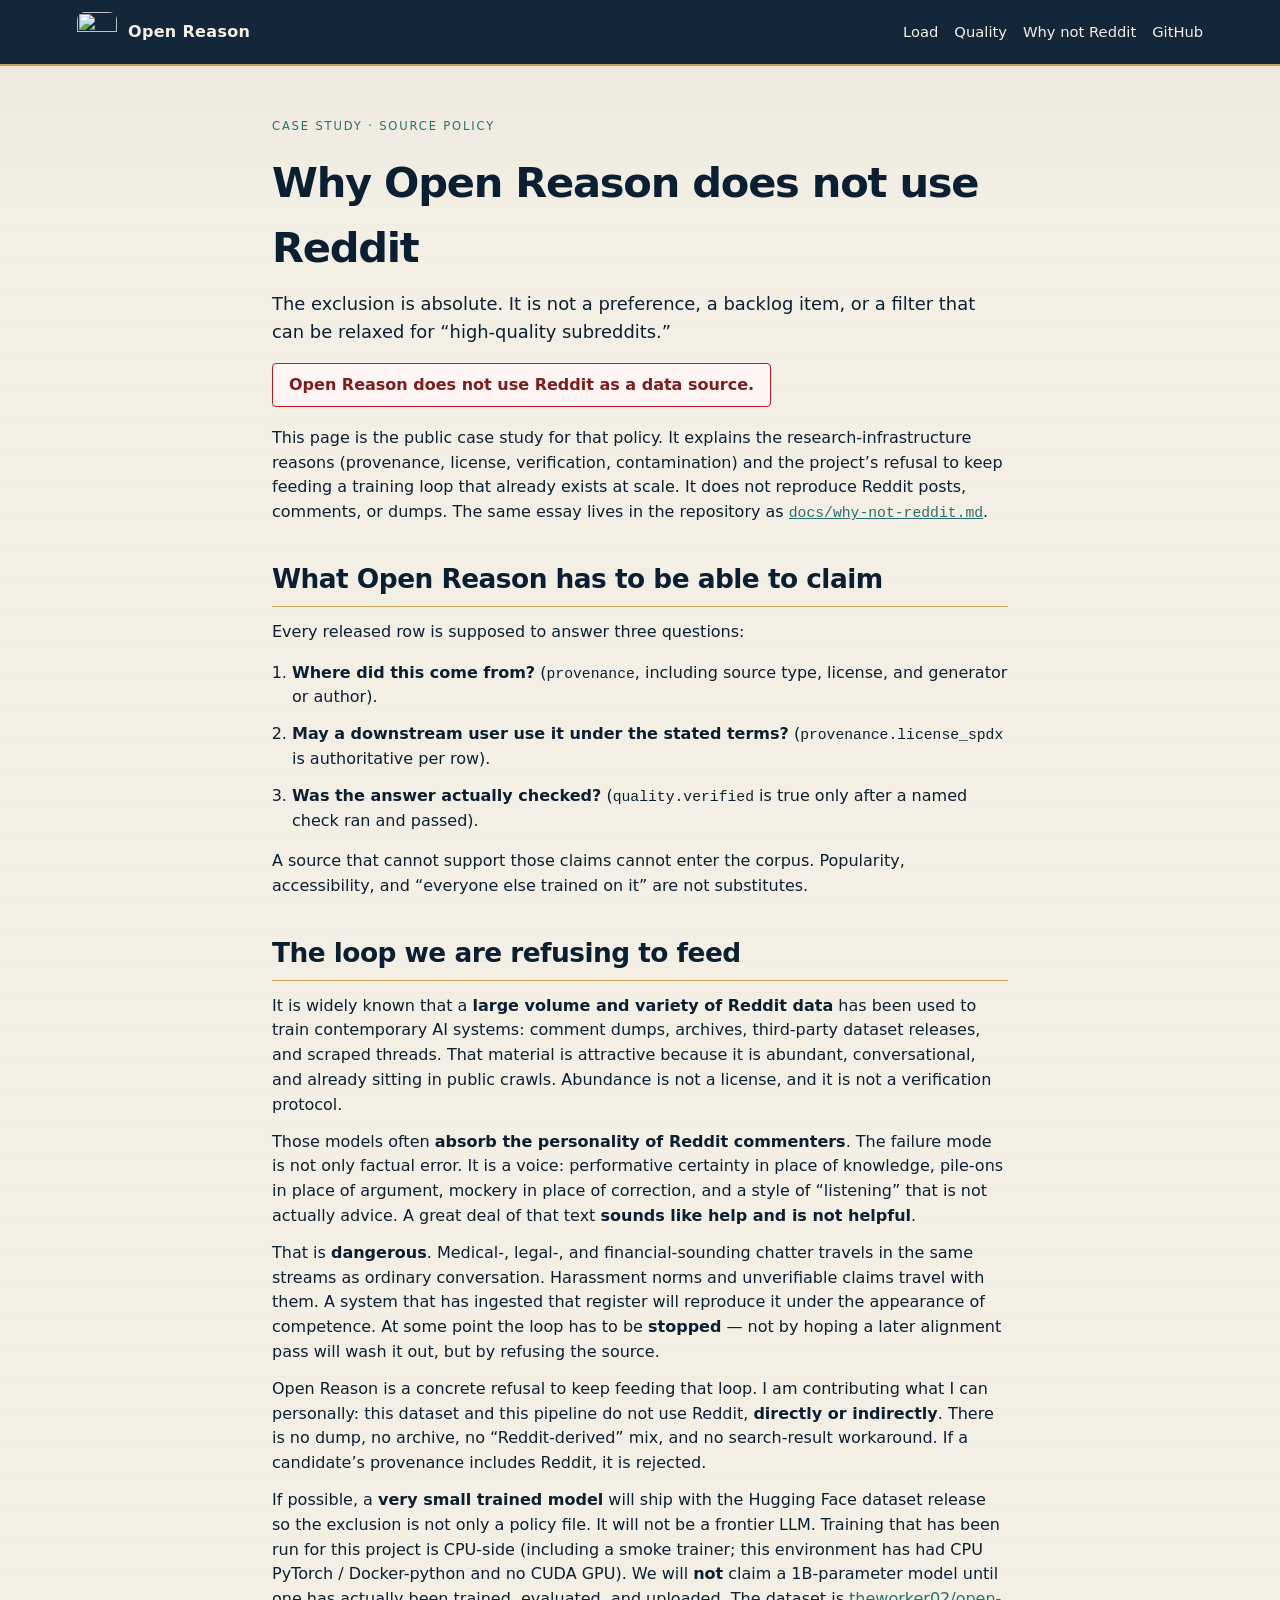
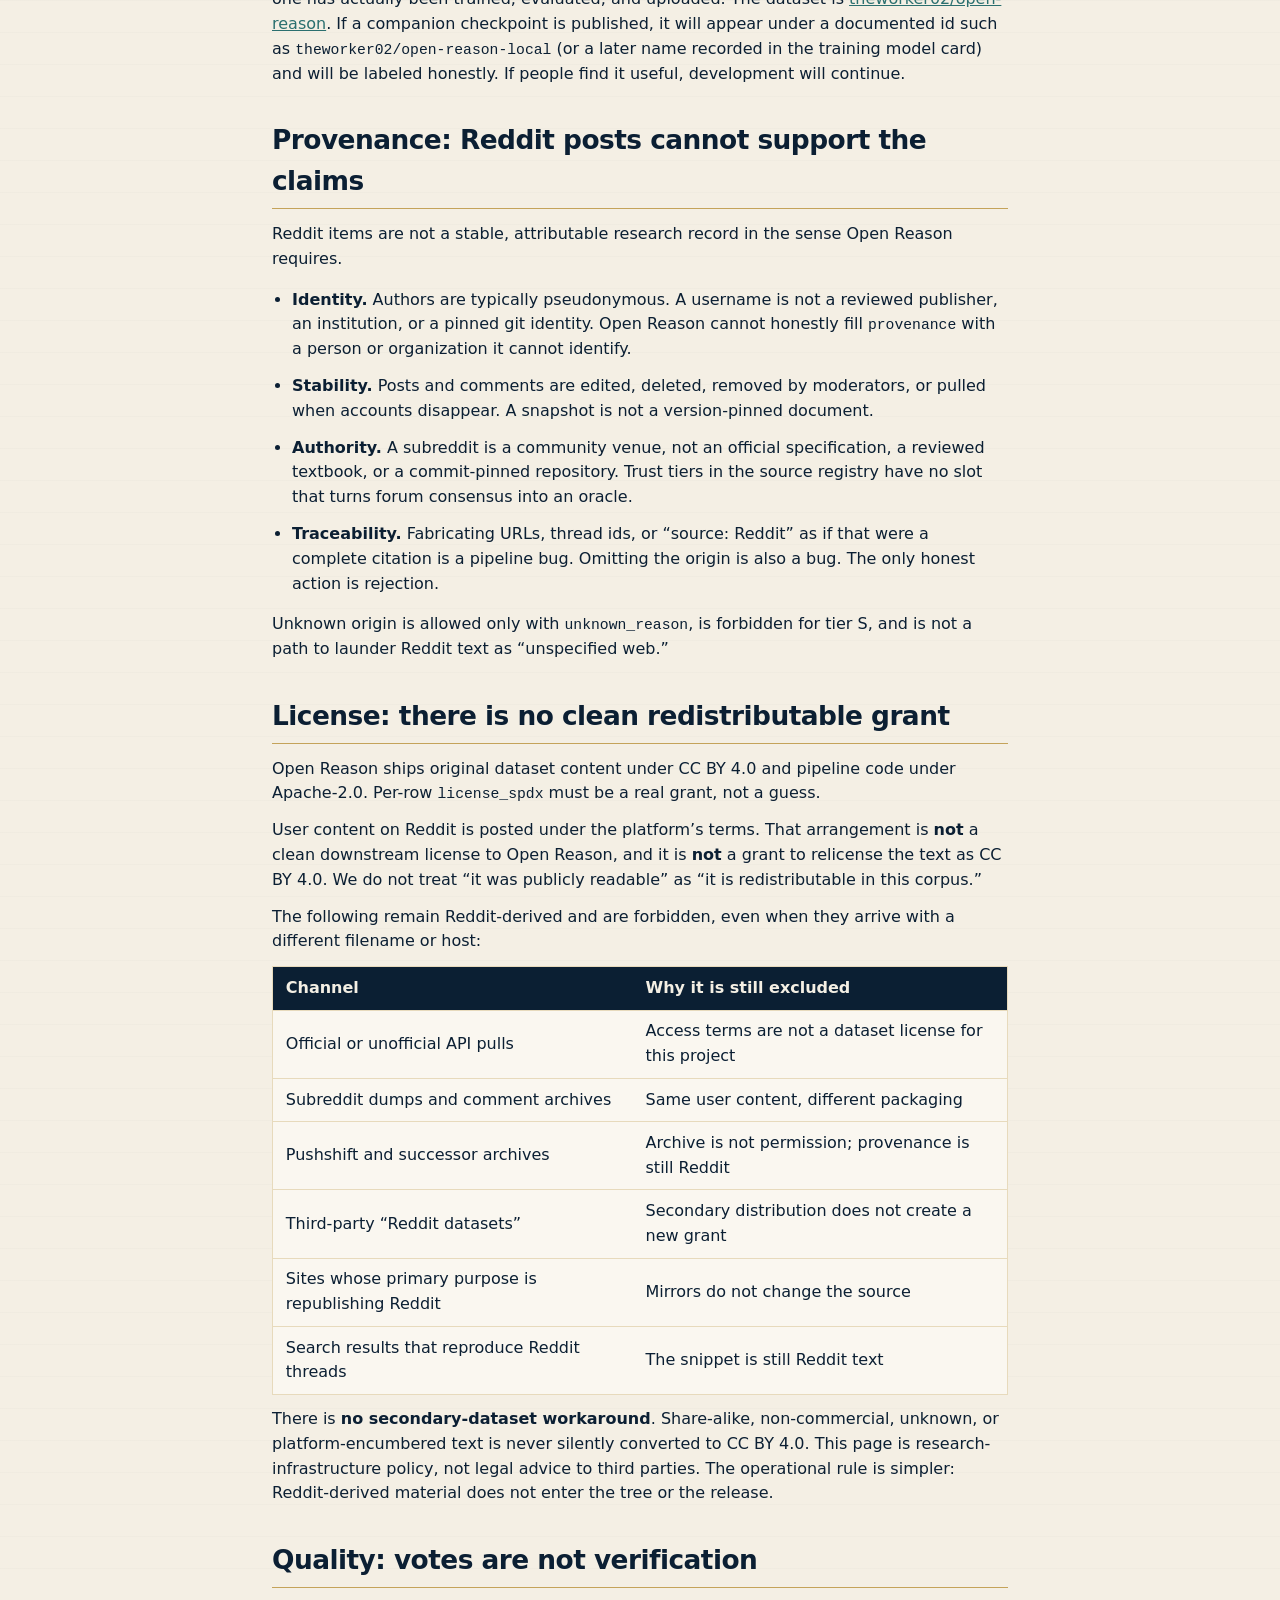
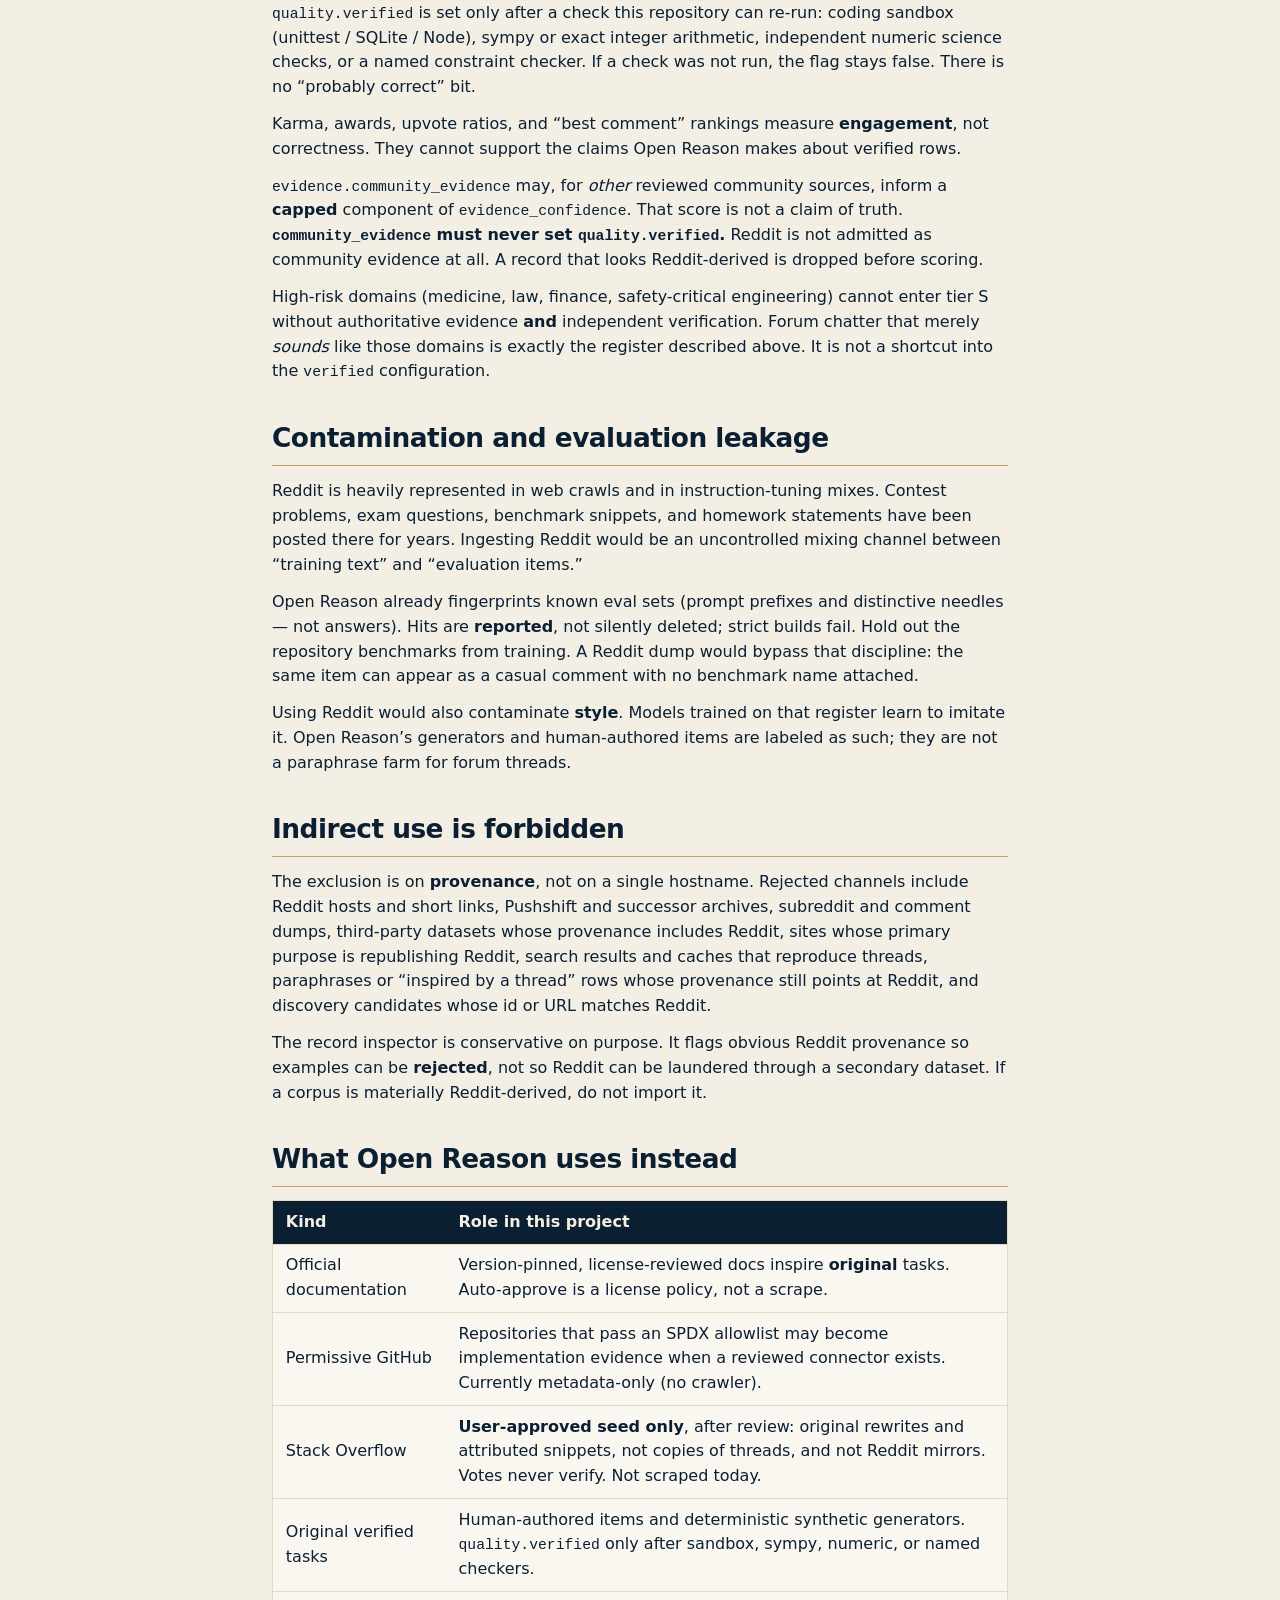
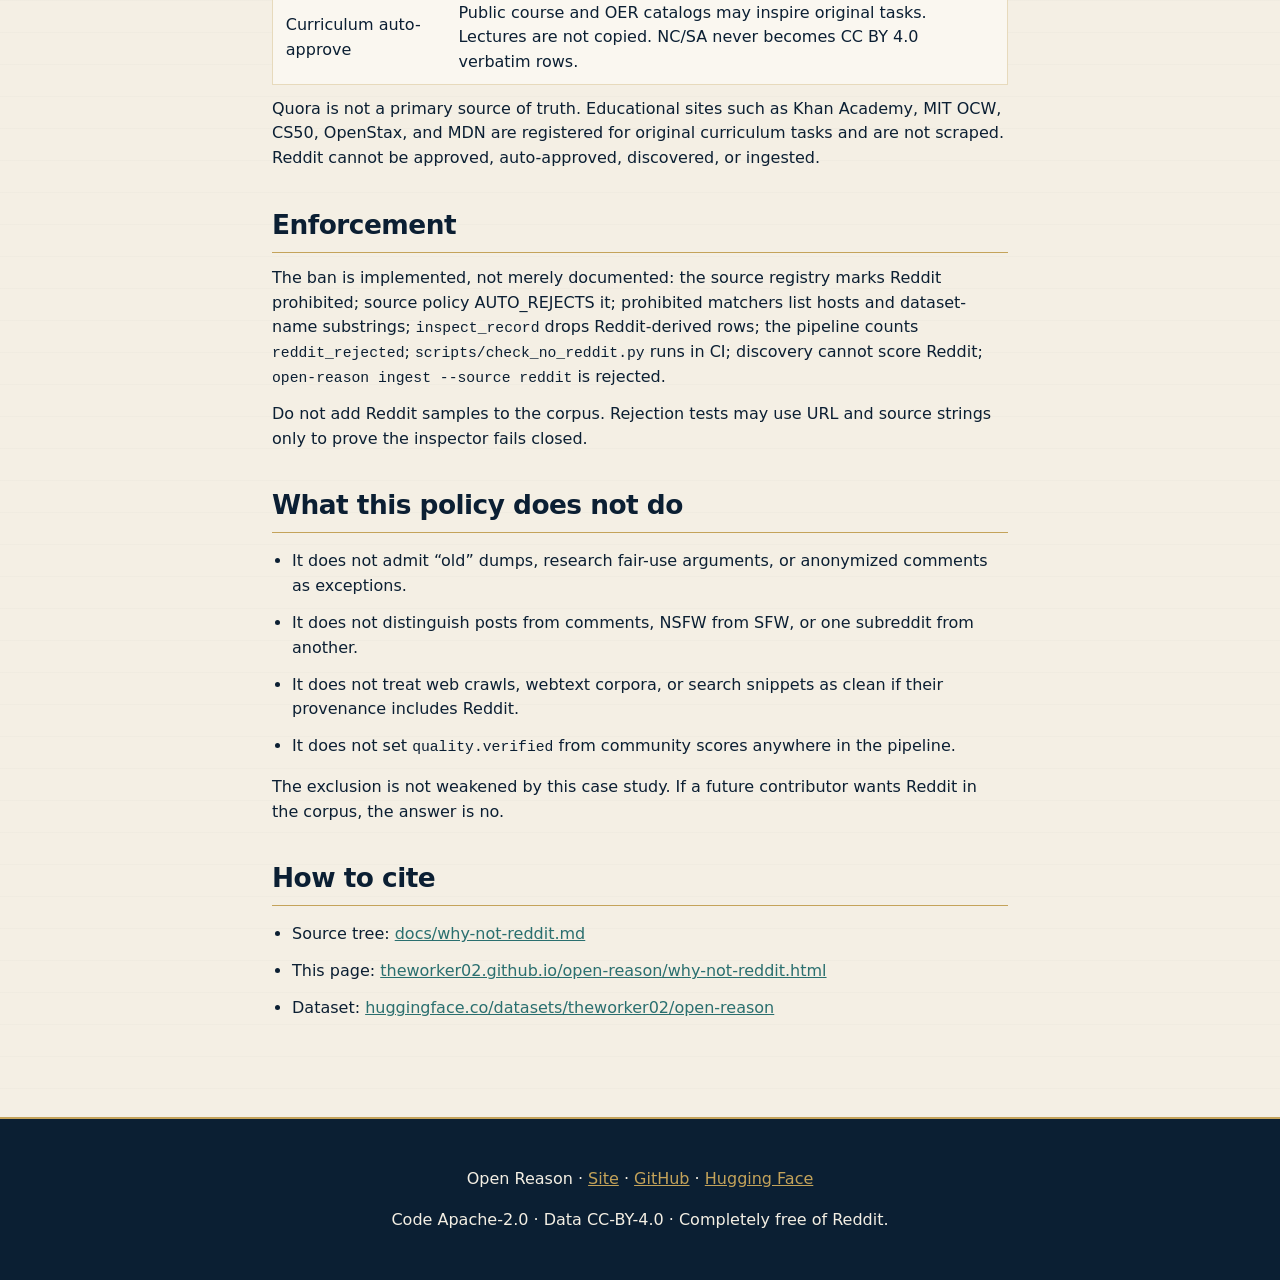
==== site/why-not-reddit.html @ 73e440ce "feat: ship Open Reason 1.3.8 Apache-only corpus and small CPU model Grow verified original plus GitH" ====
<!DOCTYPE html>
<html lang="en">
<head>
  <meta charset="utf-8">
  <meta name="viewport" content="width=device-width, initial-scale=1">
  <title>Why Open Reason does not use Reddit</title>
  <meta name="description" content="Case study: Open Reason does not use Reddit as a data source. Provenance, license, verification, contamination, and a refusal to keep feeding the Reddit training loop.">
  <link rel="canonical" href="https://theworker02.github.io/open-reason/why-not-reddit.html">
  <link rel="icon" href="assets/logo.svg" type="image/svg+xml">
  <meta property="og:title" content="Why Open Reason does not use Reddit">
  <meta property="og:description" content="Research-infrastructure case study: provenance, license, votes are not verification, and a concrete refusal of Reddit-derived training data.">
  <meta property="og:type" content="article">
  <meta property="og:url" content="https://theworker02.github.io/open-reason/why-not-reddit.html">
  <meta name="theme-color" content="#0B1F33">
  <link rel="stylesheet" href="styles.css">
</head>
<body>
  <a class="skip" href="#main">Skip to content</a>

  <header class="nav">
    <a class="brand" href="./">
      <img src="assets/logo.svg" width="40" height="40" alt="">
      <span>Open Reason</span>
    </a>
    <nav aria-label="Primary">
      <a href="./#load">Load</a>
      <a href="./#quality">Quality</a>
      <a href="why-not-reddit.html" aria-current="page">Why not Reddit</a>
      <a href="https://github.com/theworker02/open-reason">GitHub</a>
    </nav>
  </header>

  <main id="main">
    <header class="doc-hero">
      <p class="kicker">Case study · source policy</p>
      <h1>Why Open Reason does not use Reddit</h1>
      <p class="lede">The exclusion is absolute. It is not a preference, a backlog item, or a filter that can be relaxed for “high-quality subreddits.”</p>
      <p class="reddit" role="note"><strong>Open Reason does not use Reddit as a data source.</strong></p>
    </header>

    <article class="article">
      <p>This page is the public case study for that policy. It explains the research-infrastructure reasons (provenance, license, verification, contamination) and the project’s refusal to keep feeding a training loop that already exists at scale. It does not reproduce Reddit posts, comments, or dumps. The same essay lives in the repository as <a href="https://github.com/theworker02/open-reason/blob/main/docs/why-not-reddit.md"><code>docs/why-not-reddit.md</code></a>.</p>

      <h2>What Open Reason has to be able to claim</h2>
      <p>Every released row is supposed to answer three questions:</p>
      <ol>
        <li><strong>Where did this come from?</strong> (<code>provenance</code>, including source type, license, and generator or author).</li>
        <li><strong>May a downstream user use it under the stated terms?</strong> (<code>provenance.license_spdx</code> is authoritative per row).</li>
        <li><strong>Was the answer actually checked?</strong> (<code>quality.verified</code> is true only after a named check ran and passed).</li>
      </ol>
      <p>A source that cannot support those claims cannot enter the corpus. Popularity, accessibility, and “everyone else trained on it” are not substitutes.</p>

      <h2>The loop we are refusing to feed</h2>
      <p>It is widely known that a <strong>large volume and variety of Reddit data</strong> has been used to train contemporary AI systems: comment dumps, archives, third-party dataset releases, and scraped threads. That material is attractive because it is abundant, conversational, and already sitting in public crawls. Abundance is not a license, and it is not a verification protocol.</p>
      <p>Those models often <strong>absorb the personality of Reddit commenters</strong>. The failure mode is not only factual error. It is a voice: performative certainty in place of knowledge, pile-ons in place of argument, mockery in place of correction, and a style of “listening” that is not actually advice. A great deal of that text <strong>sounds like help and is not helpful</strong>.</p>
      <p>That is <strong>dangerous</strong>. Medical-, legal-, and financial-sounding chatter travels in the same streams as ordinary conversation. Harassment norms and unverifiable claims travel with them. A system that has ingested that register will reproduce it under the appearance of competence. At some point the loop has to be <strong>stopped</strong> — not by hoping a later alignment pass will wash it out, but by refusing the source.</p>
      <p>Open Reason is a concrete refusal to keep feeding that loop. I am contributing what I can personally: this dataset and this pipeline do not use Reddit, <strong>directly or indirectly</strong>. There is no dump, no archive, no “Reddit-derived” mix, and no search-result workaround. If a candidate’s provenance includes Reddit, it is rejected.</p>
      <p>If possible, a <strong>very small trained model</strong> will ship with the Hugging Face dataset release so the exclusion is not only a policy file. It will not be a frontier LLM. Training that has been run for this project is CPU-side (including a smoke trainer; this environment has had CPU PyTorch / Docker-python and no CUDA GPU). We will <strong>not</strong> claim a 1B-parameter model until one has actually been trained, evaluated, and uploaded. The dataset is <a href="https://huggingface.co/datasets/theworker02/open-reason">theworker02/open-reason</a>. If a companion checkpoint is published, it will appear under a documented id such as <code>theworker02/open-reason-local</code> (or a later name recorded in the training model card) and will be labeled honestly. If people find it useful, development will continue.</p>

      <h2>Provenance: Reddit posts cannot support the claims</h2>
      <p>Reddit items are not a stable, attributable research record in the sense Open Reason requires.</p>
      <ul>
        <li><strong>Identity.</strong> Authors are typically pseudonymous. A username is not a reviewed publisher, an institution, or a pinned git identity. Open Reason cannot honestly fill <code>provenance</code> with a person or organization it cannot identify.</li>
        <li><strong>Stability.</strong> Posts and comments are edited, deleted, removed by moderators, or pulled when accounts disappear. A snapshot is not a version-pinned document.</li>
        <li><strong>Authority.</strong> A subreddit is a community venue, not an official specification, a reviewed textbook, or a commit-pinned repository. Trust tiers in the source registry have no slot that turns forum consensus into an oracle.</li>
        <li><strong>Traceability.</strong> Fabricating URLs, thread ids, or “source: Reddit” as if that were a complete citation is a pipeline bug. Omitting the origin is also a bug. The only honest action is rejection.</li>
      </ul>
      <p>Unknown origin is allowed only with <code>unknown_reason</code>, is forbidden for tier S, and is not a path to launder Reddit text as “unspecified web.”</p>

      <h2>License: there is no clean redistributable grant</h2>
      <p>Open Reason ships original dataset content under CC BY 4.0 and pipeline code under Apache-2.0. Per-row <code>license_spdx</code> must be a real grant, not a guess.</p>
      <p>User content on Reddit is posted under the platform’s terms. That arrangement is <strong>not</strong> a clean downstream license to Open Reason, and it is <strong>not</strong> a grant to relicense the text as CC BY 4.0. We do not treat “it was publicly readable” as “it is redistributable in this corpus.”</p>
      <p>The following remain Reddit-derived and are forbidden, even when they arrive with a different filename or host:</p>
      <div class="table-wrap left">
        <table>
          <thead>
            <tr><th>Channel</th><th>Why it is still excluded</th></tr>
          </thead>
          <tbody>
            <tr><td>Official or unofficial API pulls</td><td>Access terms are not a dataset license for this project</td></tr>
            <tr><td>Subreddit dumps and comment archives</td><td>Same user content, different packaging</td></tr>
            <tr><td>Pushshift and successor archives</td><td>Archive is not permission; provenance is still Reddit</td></tr>
            <tr><td>Third-party “Reddit datasets”</td><td>Secondary distribution does not create a new grant</td></tr>
            <tr><td>Sites whose primary purpose is republishing Reddit</td><td>Mirrors do not change the source</td></tr>
            <tr><td>Search results that reproduce Reddit threads</td><td>The snippet is still Reddit text</td></tr>
          </tbody>
        </table>
      </div>
      <p>There is <strong>no secondary-dataset workaround</strong>. Share-alike, non-commercial, unknown, or platform-encumbered text is never silently converted to CC BY 4.0. This page is research-infrastructure policy, not legal advice to third parties. The operational rule is simpler: Reddit-derived material does not enter the tree or the release.</p>

      <h2>Quality: votes are not verification</h2>
      <p><code>quality.verified</code> is set only after a check this repository can re-run: coding sandbox (unittest / SQLite / Node), sympy or exact integer arithmetic, independent numeric science checks, or a named constraint checker. If a check was not run, the flag stays false. There is no “probably correct” bit.</p>
      <p>Karma, awards, upvote ratios, and “best comment” rankings measure <strong>engagement</strong>, not correctness. They cannot support the claims Open Reason makes about verified rows.</p>
      <p><code>evidence.community_evidence</code> may, for <em>other</em> reviewed community sources, inform a <strong>capped</strong> component of <code>evidence_confidence</code>. That score is not a claim of truth. <strong><code>community_evidence</code> must never set <code>quality.verified</code>.</strong> Reddit is not admitted as community evidence at all. A record that looks Reddit-derived is dropped before scoring.</p>
      <p>High-risk domains (medicine, law, finance, safety-critical engineering) cannot enter tier S without authoritative evidence <strong>and</strong> independent verification. Forum chatter that merely <em>sounds</em> like those domains is exactly the register described above. It is not a shortcut into the <code>verified</code> configuration.</p>

      <h2>Contamination and evaluation leakage</h2>
      <p>Reddit is heavily represented in web crawls and in instruction-tuning mixes. Contest problems, exam questions, benchmark snippets, and homework statements have been posted there for years. Ingesting Reddit would be an uncontrolled mixing channel between “training text” and “evaluation items.”</p>
      <p>Open Reason already fingerprints known eval sets (prompt prefixes and distinctive needles — not answers). Hits are <strong>reported</strong>, not silently deleted; strict builds fail. Hold out the repository benchmarks from training. A Reddit dump would bypass that discipline: the same item can appear as a casual comment with no benchmark name attached.</p>
      <p>Using Reddit would also contaminate <strong>style</strong>. Models trained on that register learn to imitate it. Open Reason’s generators and human-authored items are labeled as such; they are not a paraphrase farm for forum threads.</p>

      <h2>Indirect use is forbidden</h2>
      <p>The exclusion is on <strong>provenance</strong>, not on a single hostname. Rejected channels include Reddit hosts and short links, Pushshift and successor archives, subreddit and comment dumps, third-party datasets whose provenance includes Reddit, sites whose primary purpose is republishing Reddit, search results and caches that reproduce threads, paraphrases or “inspired by a thread” rows whose provenance still points at Reddit, and discovery candidates whose id or URL matches Reddit.</p>
      <p>The record inspector is conservative on purpose. It flags obvious Reddit provenance so examples can be <strong>rejected</strong>, not so Reddit can be laundered through a secondary dataset. If a corpus is materially Reddit-derived, do not import it.</p>

      <h2>What Open Reason uses instead</h2>
      <div class="table-wrap left">
        <table>
          <thead>
            <tr><th>Kind</th><th>Role in this project</th></tr>
          </thead>
          <tbody>
            <tr><td>Official documentation</td><td>Version-pinned, license-reviewed docs inspire <strong>original</strong> tasks. Auto-approve is a license policy, not a scrape.</td></tr>
            <tr><td>Permissive GitHub</td><td>Repositories that pass an SPDX allowlist may become implementation evidence when a reviewed connector exists. Currently metadata-only (no crawler).</td></tr>
            <tr><td>Stack Overflow</td><td><strong>User-approved seed only</strong>, after review: original rewrites and attributed snippets, not copies of threads, and not Reddit mirrors. Votes never verify. Not scraped today.</td></tr>
            <tr><td>Original verified tasks</td><td>Human-authored items and deterministic synthetic generators. <code>quality.verified</code> only after sandbox, sympy, numeric, or named checkers.</td></tr>
            <tr><td>Curriculum auto-approve</td><td>Public course and OER catalogs may inspire original tasks. Lectures are not copied. NC/SA never becomes CC BY 4.0 verbatim rows.</td></tr>
          </tbody>
        </table>
      </div>
      <p>Quora is not a primary source of truth. Educational sites such as Khan Academy, MIT OCW, CS50, OpenStax, and MDN are registered for original curriculum tasks and are not scraped. Reddit cannot be approved, auto-approved, discovered, or ingested.</p>

      <h2>Enforcement</h2>
      <p>The ban is implemented, not merely documented: the source registry marks Reddit prohibited; source policy AUTO_REJECTS it; prohibited matchers list hosts and dataset-name substrings; <code>inspect_record</code> drops Reddit-derived rows; the pipeline counts <code>reddit_rejected</code>; <code>scripts/check_no_reddit.py</code> runs in CI; discovery cannot score Reddit; <code>open-reason ingest --source reddit</code> is rejected.</p>
      <p>Do not add Reddit samples to the corpus. Rejection tests may use URL and source strings only to prove the inspector fails closed.</p>

      <h2>What this policy does not do</h2>
      <ul>
        <li>It does not admit “old” dumps, research fair-use arguments, or anonymized comments as exceptions.</li>
        <li>It does not distinguish posts from comments, NSFW from SFW, or one subreddit from another.</li>
        <li>It does not treat web crawls, webtext corpora, or search snippets as clean if their provenance includes Reddit.</li>
        <li>It does not set <code>quality.verified</code> from community scores anywhere in the pipeline.</li>
      </ul>
      <p>The exclusion is not weakened by this case study. If a future contributor wants Reddit in the corpus, the answer is no.</p>

      <h2>How to cite</h2>
      <ul>
        <li>Source tree: <a href="https://github.com/theworker02/open-reason/blob/main/docs/why-not-reddit.md">docs/why-not-reddit.md</a></li>
        <li>This page: <a href="https://theworker02.github.io/open-reason/why-not-reddit.html">theworker02.github.io/open-reason/why-not-reddit.html</a></li>
        <li>Dataset: <a href="https://huggingface.co/datasets/theworker02/open-reason">huggingface.co/datasets/theworker02/open-reason</a></li>
      </ul>
    </article>
  </main>

  <footer>
    <p>Open Reason · <a href="./">Site</a> · <a href="https://github.com/theworker02/open-reason">GitHub</a> · <a href="https://huggingface.co/datasets/theworker02/open-reason">Hugging Face</a></p>
    <p>Code Apache-2.0 · Data CC-BY-4.0 · Completely free of Reddit.</p>
  </footer>
</body>
</html>
---- site/styles.css ----
:root {
  --ink: #0b1f33;
  --ink-soft: #16324c;
  --copper: #c4a35a;
  --paper: #f4efe4;
  --paper-dark: #e8e0d0;
  --teal: #2a6f6f;
  --teal-bright: #3a8a8a;
  --cream: #faf7f0;
  --rule: rgba(196, 163, 90, 0.35);
  --shadow: 0 18px 40px rgba(11, 31, 51, 0.18);
  --sans: "Segoe UI", "IBM Plex Sans", "Source Sans 3", system-ui, sans-serif;
  --mono: "Cascadia Code", "IBM Plex Mono", "Source Code Pro", ui-monospace, monospace;
}

*,
*::before,
*::after {
  box-sizing: border-box;
}

html {
  scroll-behavior: smooth;
}

body {
  margin: 0;
  font-family: var(--sans);
  color: var(--ink);
  background:
    linear-gradient(180deg, rgba(11, 31, 51, 0.04), transparent 220px),
    repeating-linear-gradient(
      0deg,
      transparent,
      transparent 31px,
      rgba(11, 31, 51, 0.035) 32px
    ),
    var(--paper);
  line-height: 1.55;
}

img {
  max-width: 100%;
  height: auto;
}

a {
  color: var(--teal);
}

a:hover {
  color: var(--ink);
}

.skip {
  position: absolute;
  left: 0.75rem;
  top: -3rem;
  background: var(--copper);
  color: var(--ink);
  padding: 0.4rem 0.7rem;
  z-index: 20;
}

.skip:focus {
  top: 0.75rem;
}

.nav {
  position: sticky;
  top: 0;
  z-index: 10;
  display: flex;
  align-items: center;
  justify-content: space-between;
  gap: 1rem;
  padding: 0.75rem 6vw;
  background: rgba(11, 31, 51, 0.96);
  color: var(--paper);
  border-bottom: 2px solid var(--copper);
  backdrop-filter: blur(8px);
}

.brand {
  display: flex;
  align-items: center;
  gap: 0.7rem;
  color: var(--paper);
  text-decoration: none;
  font-weight: 650;
  letter-spacing: 0.02em;
}

.brand img {
  border-radius: 8px;
}

.nav nav {
  display: flex;
  flex-wrap: wrap;
  gap: 0.35rem 1rem;
}

.nav nav a {
  color: var(--paper);
  text-decoration: none;
  font-size: 0.92rem;
}

.nav nav a:hover {
  color: var(--copper);
}

main {
  max-width: 68rem;
  margin: 0 auto;
  padding: 0 6vw 4rem;
}

.hero {
  text-align: center;
  padding: 3.5rem 0 1.5rem;
}

.kicker {
  letter-spacing: 0.16em;
  text-transform: uppercase;
  font-size: 0.72rem;
  color: var(--teal);
  margin-bottom: 1rem;
}

.mark {
  border-radius: 22px;
  box-shadow: var(--shadow);
}

h1 {
  font-size: clamp(2.2rem, 5vw, 3.6rem);
  margin: 1rem 0 0.4rem;
  letter-spacing: -0.03em;
}

.tagline {
  font-size: 1.25rem;
  max-width: 38rem;
  margin: 0 auto;
  font-weight: 600;
}

.sub {
  color: var(--ink-soft);
  margin-top: 0.4rem;
}

.reddit {
  display: inline-block;
  margin: 1.2rem auto 0;
  padding: 0.55rem 1rem;
  border: 1px solid #b91c1c;
  background: #fff5f5;
  color: #7f1d1d;
  border-radius: 4px;
}

.reddit a {
  color: #7f1d1d;
  font-weight: 650;
}

.licenses {
  margin-top: 1rem;
}

.actions {
  display: flex;
  flex-wrap: wrap;
  justify-content: center;
  gap: 0.7rem;
  margin-top: 1.4rem;
}

.btn {
  display: inline-block;
  padding: 0.65rem 1.05rem;
  border: 1px solid var(--ink);
  color: var(--ink);
  text-decoration: none;
  background: var(--cream);
  border-radius: 2px;
  font-weight: 600;
}

.btn:hover {
  background: var(--paper-dark);
  color: var(--ink);
}

.btn.primary {
  background: var(--teal);
  border-color: var(--teal);
  color: var(--cream);
}

.btn.primary:hover {
  background: var(--ink);
  border-color: var(--ink);
  color: var(--cream);
}

.banner {
  margin: 0 0 2.5rem;
  border: 1px solid var(--rule);
  box-shadow: var(--shadow);
}

.banner img {
  display: block;
  width: 100%;
}

section {
  margin: 3rem 0;
}

h2 {
  font-size: 1.65rem;
  margin: 0 0 0.8rem;
  padding-bottom: 0.4rem;
  border-bottom: 1px solid var(--copper);
  letter-spacing: -0.02em;
}

h3 {
  margin: 0 0 0.45rem;
  font-size: 1.05rem;
}

.subhead {
  margin-top: 1.6rem;
  border: 0;
}

.split {
  display: grid;
  grid-template-columns: repeat(auto-fit, minmax(16rem, 1fr));
  gap: 1rem;
}

.split > div,
.cards article,
.pillars article {
  background: var(--cream);
  border: 1px solid var(--rule);
  padding: 1.2rem 1.25rem;
  box-shadow: 0 1px 0 rgba(11, 31, 51, 0.04);
}

.split > div {
  border-top: 3px solid var(--teal);
}

.cards,
.pillars {
  display: grid;
  grid-template-columns: repeat(auto-fit, minmax(15rem, 1fr));
  gap: 0.85rem;
}

.mono-line {
  font-family: var(--mono);
  font-size: 0.92rem;
  background: var(--ink);
  color: var(--paper);
  padding: 0.85rem 1rem;
  overflow-x: auto;
}

.codeblock {
  position: relative;
  background: var(--ink);
  color: #e8e0d0;
  padding: 1rem 1.1rem;
  overflow-x: auto;
  border-left: 4px solid var(--copper);
}

.codeblock pre {
  margin: 0;
  font-family: var(--mono);
  font-size: 0.9rem;
  white-space: pre-wrap;
}

.copy {
  position: absolute;
  top: 0.55rem;
  right: 0.55rem;
  background: var(--teal);
  color: var(--cream);
  border: 0;
  padding: 0.28rem 0.55rem;
  cursor: pointer;
  font: inherit;
  font-size: 0.75rem;
}

.copy:hover {
  background: var(--teal-bright);
}

.table-wrap {
  overflow-x: auto;
  border: 1px solid var(--rule);
  background: var(--cream);
}

table {
  width: 100%;
  border-collapse: collapse;
  font-variant-numeric: tabular-nums;
}

th,
td {
  text-align: left;
  padding: 0.55rem 0.8rem;
  border-bottom: 1px solid var(--rule);
}

th:not(:first-child),
td:not(:first-child) {
  text-align: right;
}

thead th {
  background: var(--ink);
  color: var(--paper);
  font-weight: 600;
}

tbody tr:last-child td {
  border-bottom: 0;
  font-weight: 650;
}

.note {
  color: var(--ink-soft);
  font-size: 0.95rem;
}

.flow {
  list-style: none;
  padding: 0;
  margin: 0;
  display: grid;
  grid-template-columns: repeat(auto-fit, minmax(10.5rem, 1fr));
  gap: 0.55rem;
  counter-reset: step;
}

.flow li {
  counter-increment: step;
  background: var(--ink);
  color: var(--paper);
  padding: 0.9rem 0.85rem 0.9rem 2.4rem;
  position: relative;
  min-height: 4.2rem;
}

.flow li::before {
  content: counter(step);
  position: absolute;
  left: 0.7rem;
  top: 0.85rem;
  color: var(--copper);
  font-weight: 700;
  font-family: var(--mono);
}

footer {
  background: var(--ink);
  color: var(--paper);
  text-align: center;
  padding: 2rem 6vw;
  border-top: 2px solid var(--copper);
}

footer a {
  color: var(--copper);
}

code {
  font-family: var(--mono);
  font-size: 0.92em;
}

.doc-hero {
  text-align: left;
  max-width: 46rem;
  margin: 0 auto;
  padding: 2.5rem 0 0.4rem;
}

.doc-hero h1 {
  font-size: clamp(1.8rem, 4vw, 2.6rem);
}

.doc-hero .lede {
  font-size: 1.12rem;
  font-weight: 500;
  max-width: none;
  margin: 0.6rem 0 0;
}

.doc-hero .reddit {
  display: block;
  width: fit-content;
  margin: 1.1rem 0 0;
}

.article {
  max-width: 46rem;
  margin: 0 auto;
  padding-bottom: 1rem;
}

.article h2 {
  margin-top: 2.1rem;
}

.article p,
.article li {
  margin: 0.75rem 0;
}

.article ul,
.article ol {
  padding-left: 1.25rem;
}

.table-wrap.left th:not(:first-child),
.table-wrap.left td:not(:first-child) {
  text-align: left;
}

.article tbody tr:last-child td {
  font-weight: 400;
}

@media (max-width: 720px) {
  .nav {
    flex-direction: column;
    align-items: flex-start;
    padding: 0.8rem 5vw;
  }

  .hero {
    padding-top: 2.2rem;
  }
}
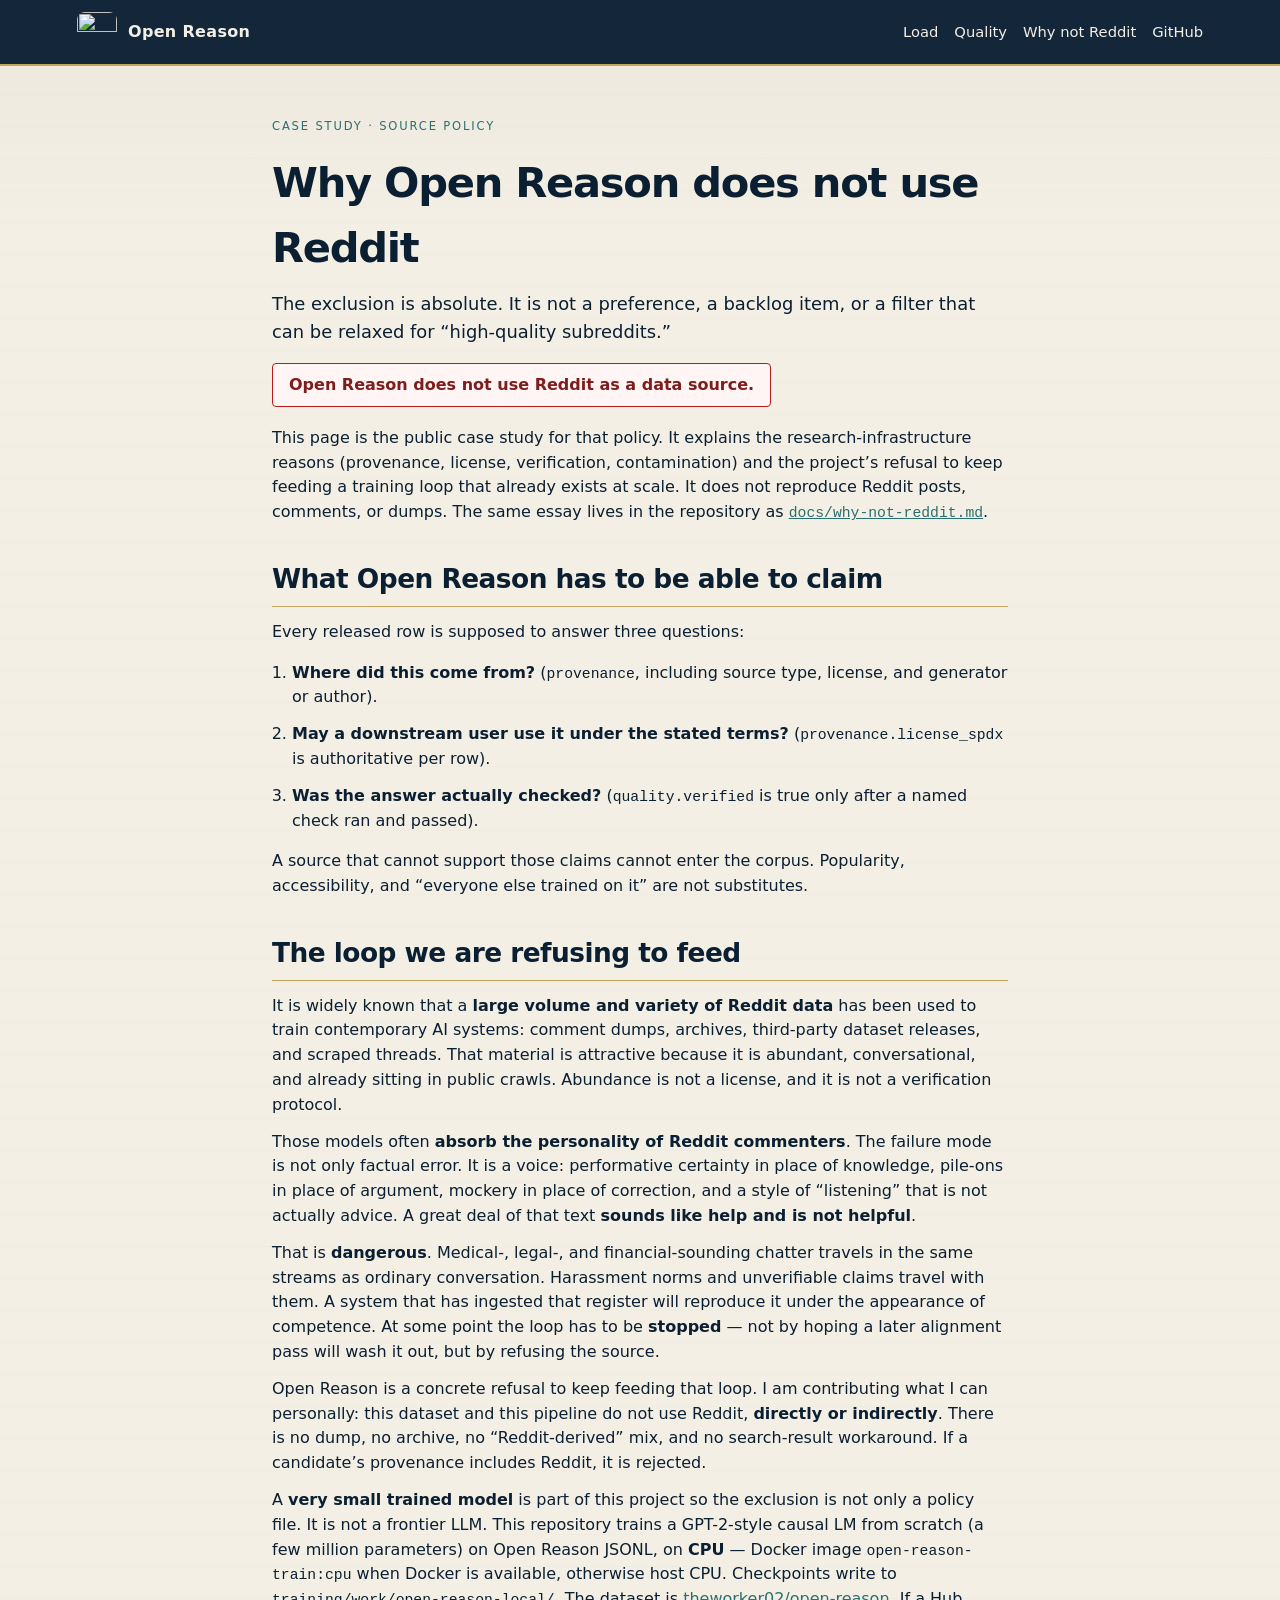
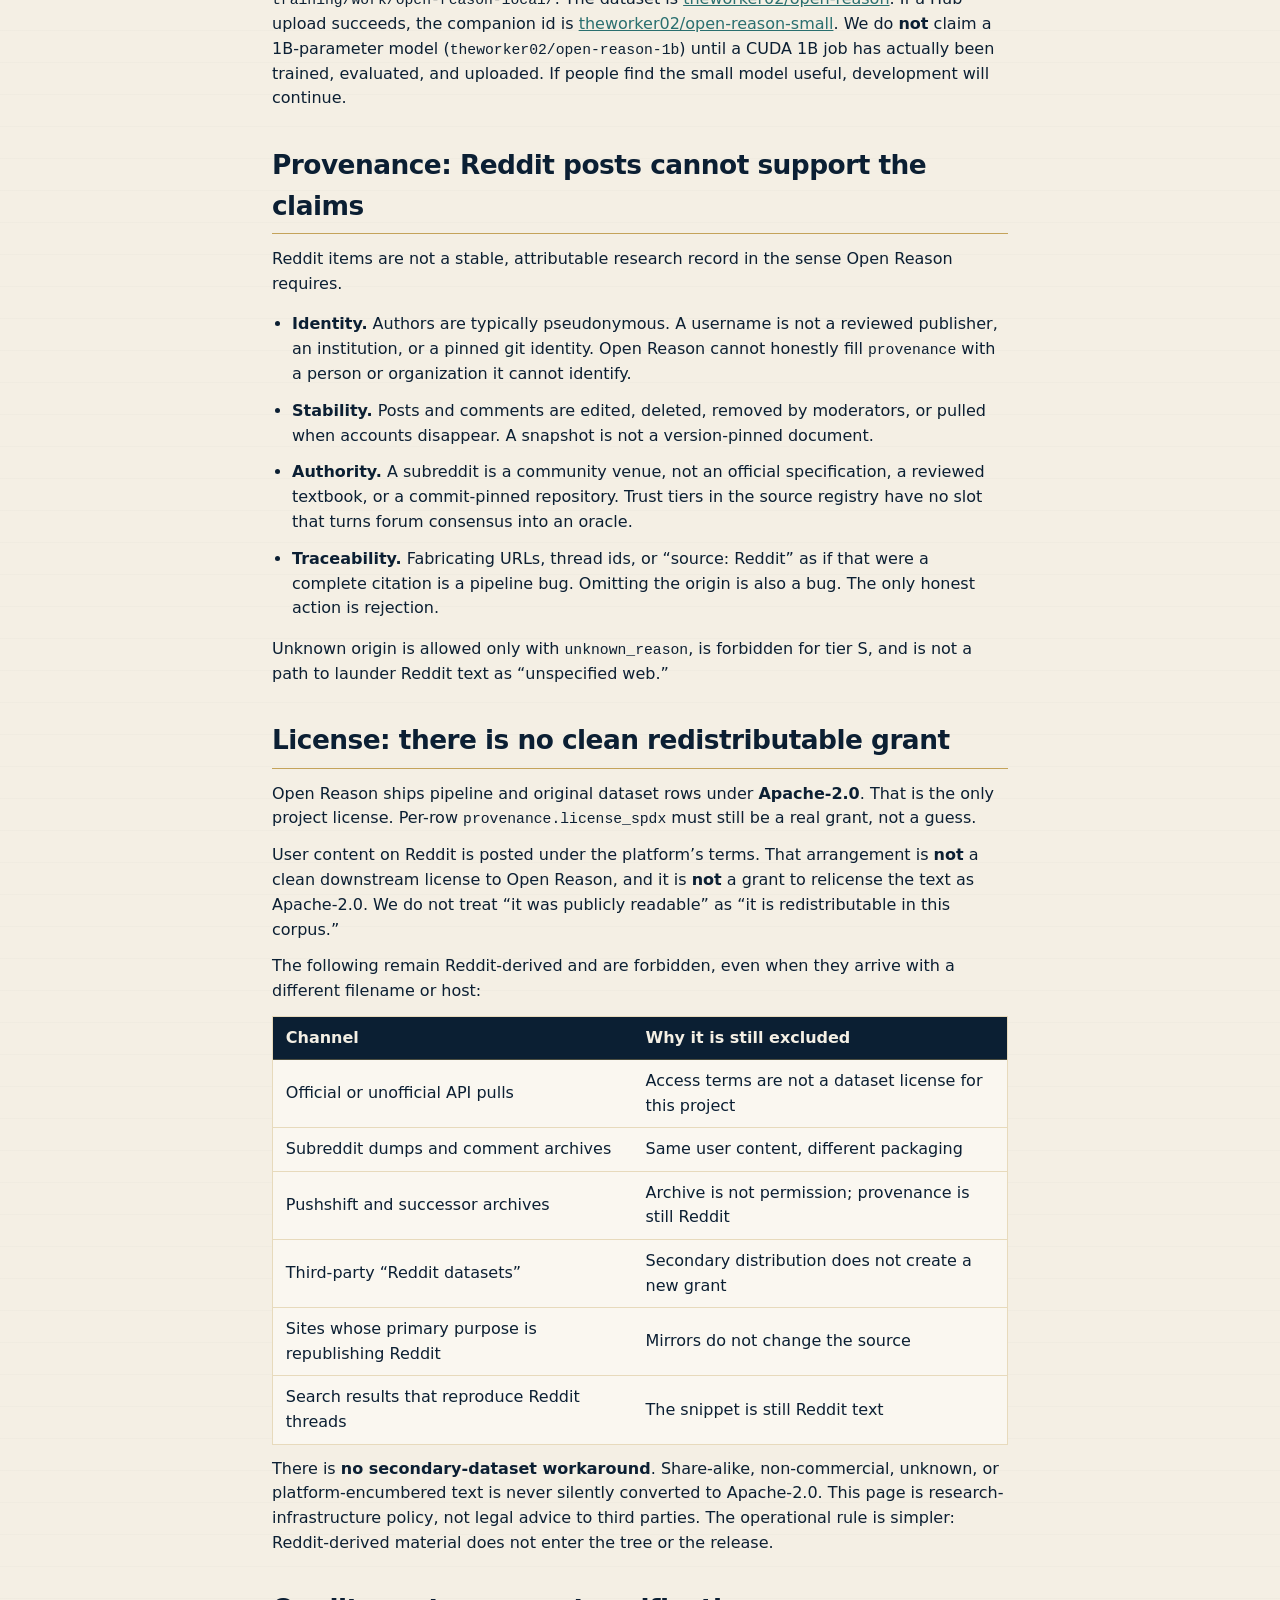
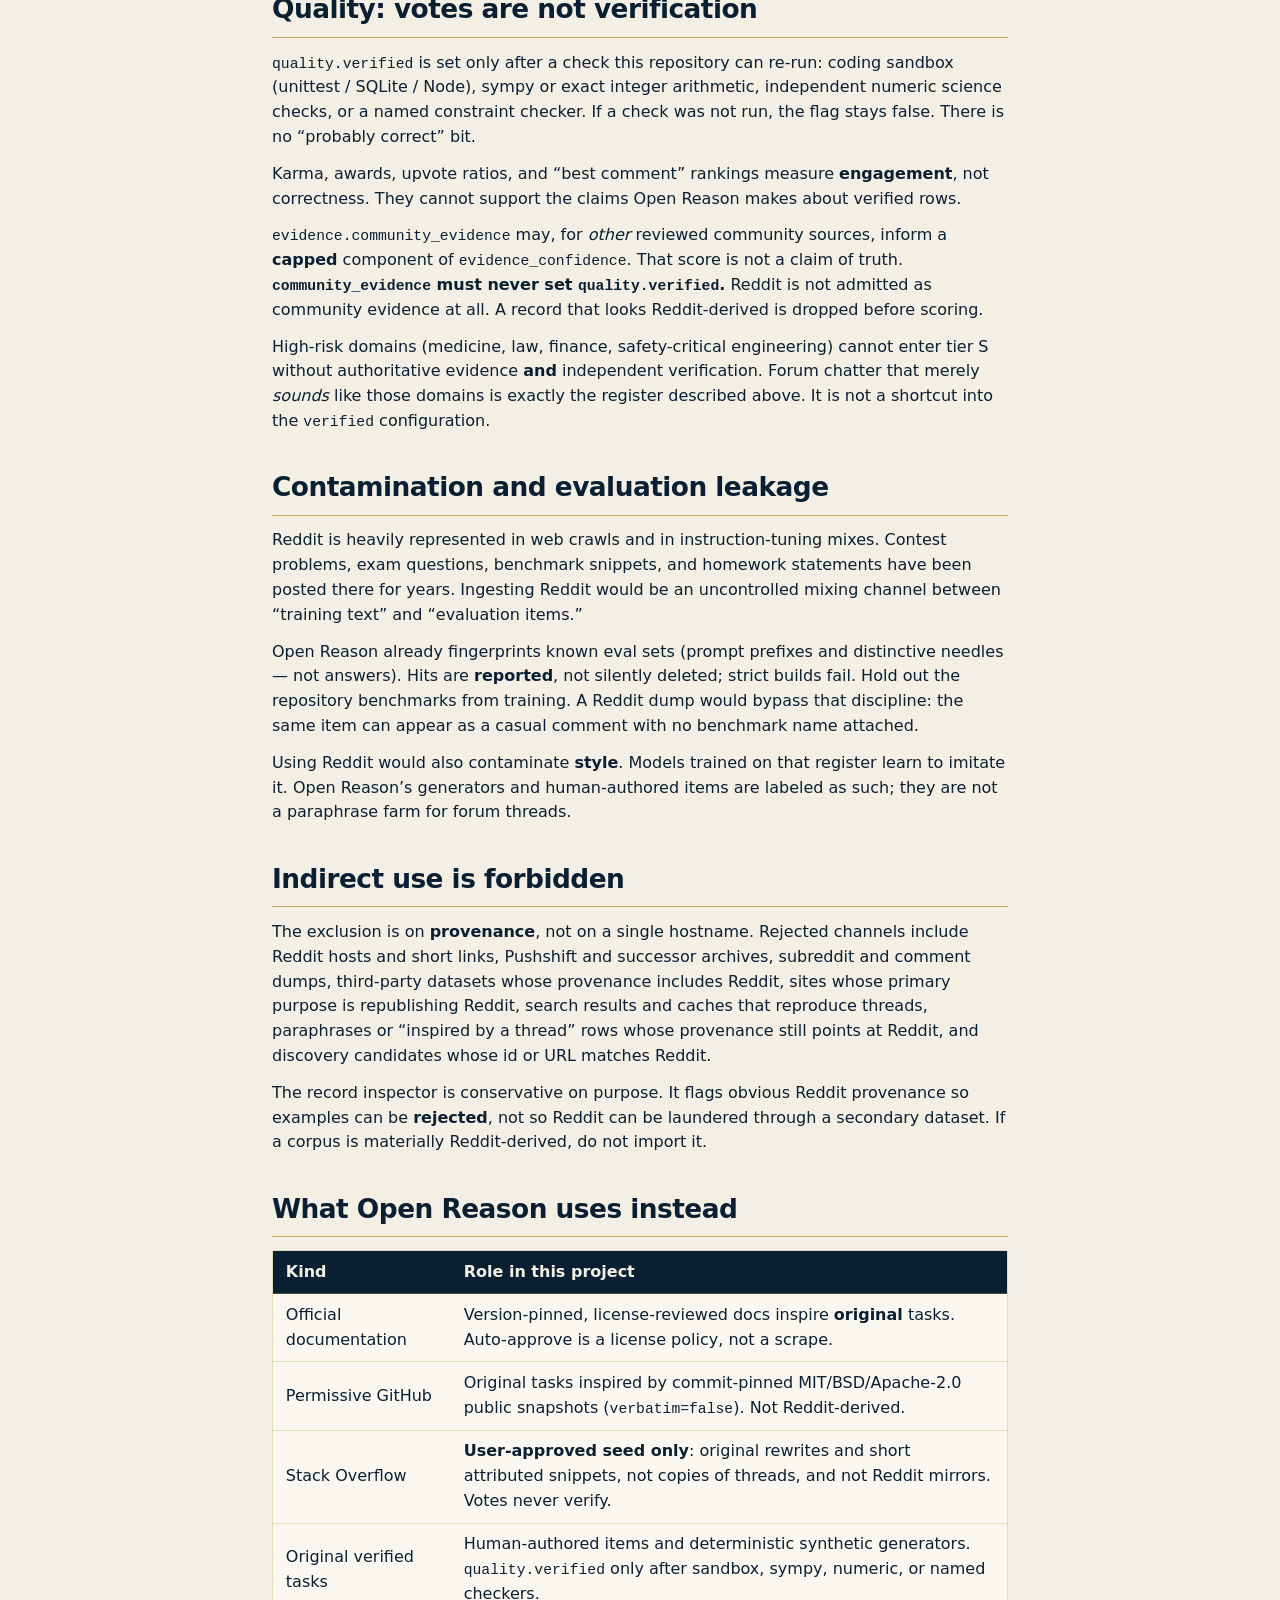
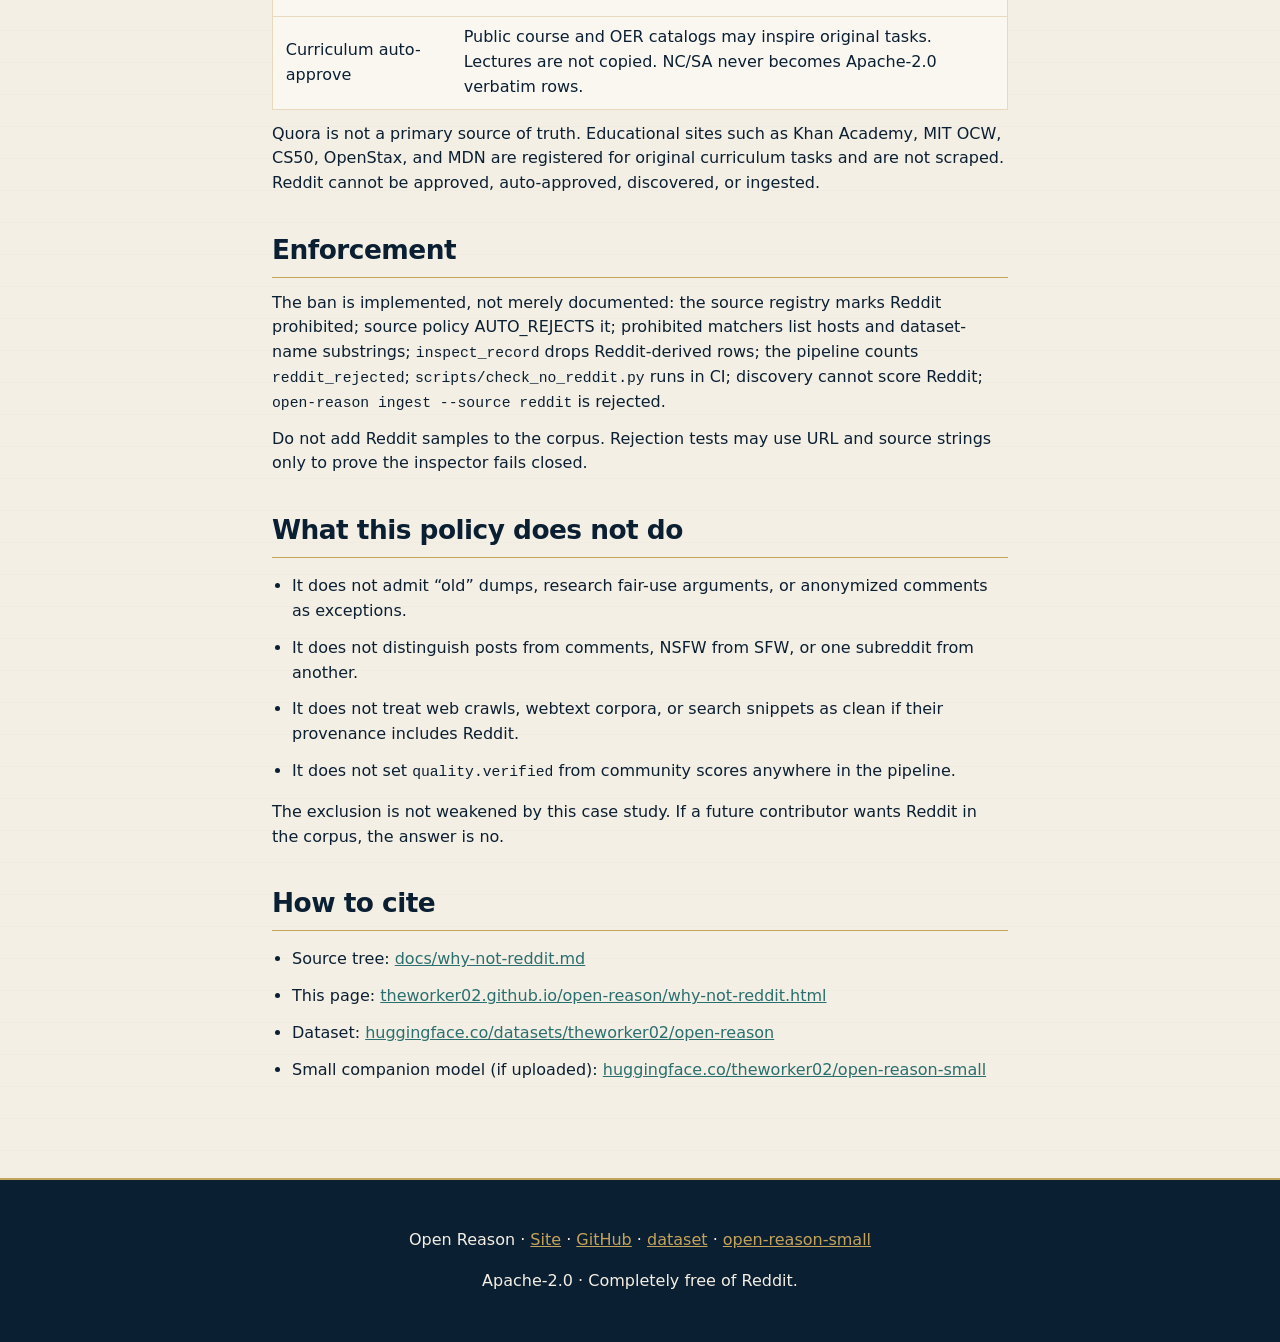
==== commit 30258651: "docs: align Reddit case study with v1.3.8 State the maintainer refusal in first person, keep the abs" ====
--- a/site/why-not-reddit.html
+++ b/site/why-not-reddit.html
@@ -55,7 +55,7 @@
       <p>Those models often <strong>absorb the personality of Reddit commenters</strong>. The failure mode is not only factual error. It is a voice: performative certainty in place of knowledge, pile-ons in place of argument, mockery in place of correction, and a style of “listening” that is not actually advice. A great deal of that text <strong>sounds like help and is not helpful</strong>.</p>
       <p>That is <strong>dangerous</strong>. Medical-, legal-, and financial-sounding chatter travels in the same streams as ordinary conversation. Harassment norms and unverifiable claims travel with them. A system that has ingested that register will reproduce it under the appearance of competence. At some point the loop has to be <strong>stopped</strong> — not by hoping a later alignment pass will wash it out, but by refusing the source.</p>
       <p>Open Reason is a concrete refusal to keep feeding that loop. I am contributing what I can personally: this dataset and this pipeline do not use Reddit, <strong>directly or indirectly</strong>. There is no dump, no archive, no “Reddit-derived” mix, and no search-result workaround. If a candidate’s provenance includes Reddit, it is rejected.</p>
-      <p>If possible, a <strong>very small trained model</strong> will ship with the Hugging Face dataset release so the exclusion is not only a policy file. It will not be a frontier LLM. Training that has been run for this project is CPU-side (including a smoke trainer; this environment has had CPU PyTorch / Docker-python and no CUDA GPU). We will <strong>not</strong> claim a 1B-parameter model until one has actually been trained, evaluated, and uploaded. The dataset is <a href="https://huggingface.co/datasets/theworker02/open-reason">theworker02/open-reason</a>. If a companion checkpoint is published, it will appear under a documented id such as <code>theworker02/open-reason-local</code> (or a later name recorded in the training model card) and will be labeled honestly. If people find it useful, development will continue.</p>
+      <p>A <strong>very small trained model</strong> is part of this project so the exclusion is not only a policy file. It is not a frontier LLM. This repository trains a GPT-2-style causal LM from scratch (a few million parameters) on Open Reason JSONL, on <strong>CPU</strong> — Docker image <code>open-reason-train:cpu</code> when Docker is available, otherwise host CPU. Checkpoints write to <code>training/work/open-reason-local/</code>. The dataset is <a href="https://huggingface.co/datasets/theworker02/open-reason">theworker02/open-reason</a>. If a Hub upload succeeds, the companion id is <a href="https://huggingface.co/theworker02/open-reason-small">theworker02/open-reason-small</a>. We do <strong>not</strong> claim a 1B-parameter model (<code>theworker02/open-reason-1b</code>) until a CUDA 1B job has actually been trained, evaluated, and uploaded. If people find the small model useful, development will continue.</p>
 
       <h2>Provenance: Reddit posts cannot support the claims</h2>
       <p>Reddit items are not a stable, attributable research record in the sense Open Reason requires.</p>
@@ -68,8 +68,8 @@
       <p>Unknown origin is allowed only with <code>unknown_reason</code>, is forbidden for tier S, and is not a path to launder Reddit text as “unspecified web.”</p>
 
       <h2>License: there is no clean redistributable grant</h2>
-      <p>Open Reason ships original dataset content under CC BY 4.0 and pipeline code under Apache-2.0. Per-row <code>license_spdx</code> must be a real grant, not a guess.</p>
-      <p>User content on Reddit is posted under the platform’s terms. That arrangement is <strong>not</strong> a clean downstream license to Open Reason, and it is <strong>not</strong> a grant to relicense the text as CC BY 4.0. We do not treat “it was publicly readable” as “it is redistributable in this corpus.”</p>
+      <p>Open Reason ships pipeline and original dataset rows under <strong>Apache-2.0</strong>. That is the only project license. Per-row <code>provenance.license_spdx</code> must still be a real grant, not a guess.</p>
+      <p>User content on Reddit is posted under the platform’s terms. That arrangement is <strong>not</strong> a clean downstream license to Open Reason, and it is <strong>not</strong> a grant to relicense the text as Apache-2.0. We do not treat “it was publicly readable” as “it is redistributable in this corpus.”</p>
       <p>The following remain Reddit-derived and are forbidden, even when they arrive with a different filename or host:</p>
       <div class="table-wrap left">
         <table>
@@ -86,7 +86,7 @@
           </tbody>
         </table>
       </div>
-      <p>There is <strong>no secondary-dataset workaround</strong>. Share-alike, non-commercial, unknown, or platform-encumbered text is never silently converted to CC BY 4.0. This page is research-infrastructure policy, not legal advice to third parties. The operational rule is simpler: Reddit-derived material does not enter the tree or the release.</p>
+      <p>There is <strong>no secondary-dataset workaround</strong>. Share-alike, non-commercial, unknown, or platform-encumbered text is never silently converted to Apache-2.0. This page is research-infrastructure policy, not legal advice to third parties. The operational rule is simpler: Reddit-derived material does not enter the tree or the release.</p>
 
       <h2>Quality: votes are not verification</h2>
       <p><code>quality.verified</code> is set only after a check this repository can re-run: coding sandbox (unittest / SQLite / Node), sympy or exact integer arithmetic, independent numeric science checks, or a named constraint checker. If a check was not run, the flag stays false. There is no “probably correct” bit.</p>
@@ -111,10 +111,10 @@
           </thead>
           <tbody>
             <tr><td>Official documentation</td><td>Version-pinned, license-reviewed docs inspire <strong>original</strong> tasks. Auto-approve is a license policy, not a scrape.</td></tr>
-            <tr><td>Permissive GitHub</td><td>Repositories that pass an SPDX allowlist may become implementation evidence when a reviewed connector exists. Currently metadata-only (no crawler).</td></tr>
-            <tr><td>Stack Overflow</td><td><strong>User-approved seed only</strong>, after review: original rewrites and attributed snippets, not copies of threads, and not Reddit mirrors. Votes never verify. Not scraped today.</td></tr>
+            <tr><td>Permissive GitHub</td><td>Original tasks inspired by commit-pinned MIT/BSD/Apache-2.0 public snapshots (<code>verbatim=false</code>). Not Reddit-derived.</td></tr>
+            <tr><td>Stack Overflow</td><td><strong>User-approved seed only</strong>: original rewrites and short attributed snippets, not copies of threads, and not Reddit mirrors. Votes never verify.</td></tr>
             <tr><td>Original verified tasks</td><td>Human-authored items and deterministic synthetic generators. <code>quality.verified</code> only after sandbox, sympy, numeric, or named checkers.</td></tr>
-            <tr><td>Curriculum auto-approve</td><td>Public course and OER catalogs may inspire original tasks. Lectures are not copied. NC/SA never becomes CC BY 4.0 verbatim rows.</td></tr>
+            <tr><td>Curriculum auto-approve</td><td>Public course and OER catalogs may inspire original tasks. Lectures are not copied. NC/SA never becomes Apache-2.0 verbatim rows.</td></tr>
           </tbody>
         </table>
       </div>
@@ -138,13 +138,14 @@
         <li>Source tree: <a href="https://github.com/theworker02/open-reason/blob/main/docs/why-not-reddit.md">docs/why-not-reddit.md</a></li>
         <li>This page: <a href="https://theworker02.github.io/open-reason/why-not-reddit.html">theworker02.github.io/open-reason/why-not-reddit.html</a></li>
         <li>Dataset: <a href="https://huggingface.co/datasets/theworker02/open-reason">huggingface.co/datasets/theworker02/open-reason</a></li>
+        <li>Small companion model (if uploaded): <a href="https://huggingface.co/theworker02/open-reason-small">huggingface.co/theworker02/open-reason-small</a></li>
       </ul>
     </article>
   </main>
 
   <footer>
-    <p>Open Reason · <a href="./">Site</a> · <a href="https://github.com/theworker02/open-reason">GitHub</a> · <a href="https://huggingface.co/datasets/theworker02/open-reason">Hugging Face</a></p>
-    <p>Code Apache-2.0 · Data CC-BY-4.0 · Completely free of Reddit.</p>
+    <p>Open Reason · <a href="./">Site</a> · <a href="https://github.com/theworker02/open-reason">GitHub</a> · <a href="https://huggingface.co/datasets/theworker02/open-reason">dataset</a> · <a href="https://huggingface.co/theworker02/open-reason-small">open-reason-small</a></p>
+    <p>Apache-2.0 · Completely free of Reddit.</p>
   </footer>
 </body>
 </html>
